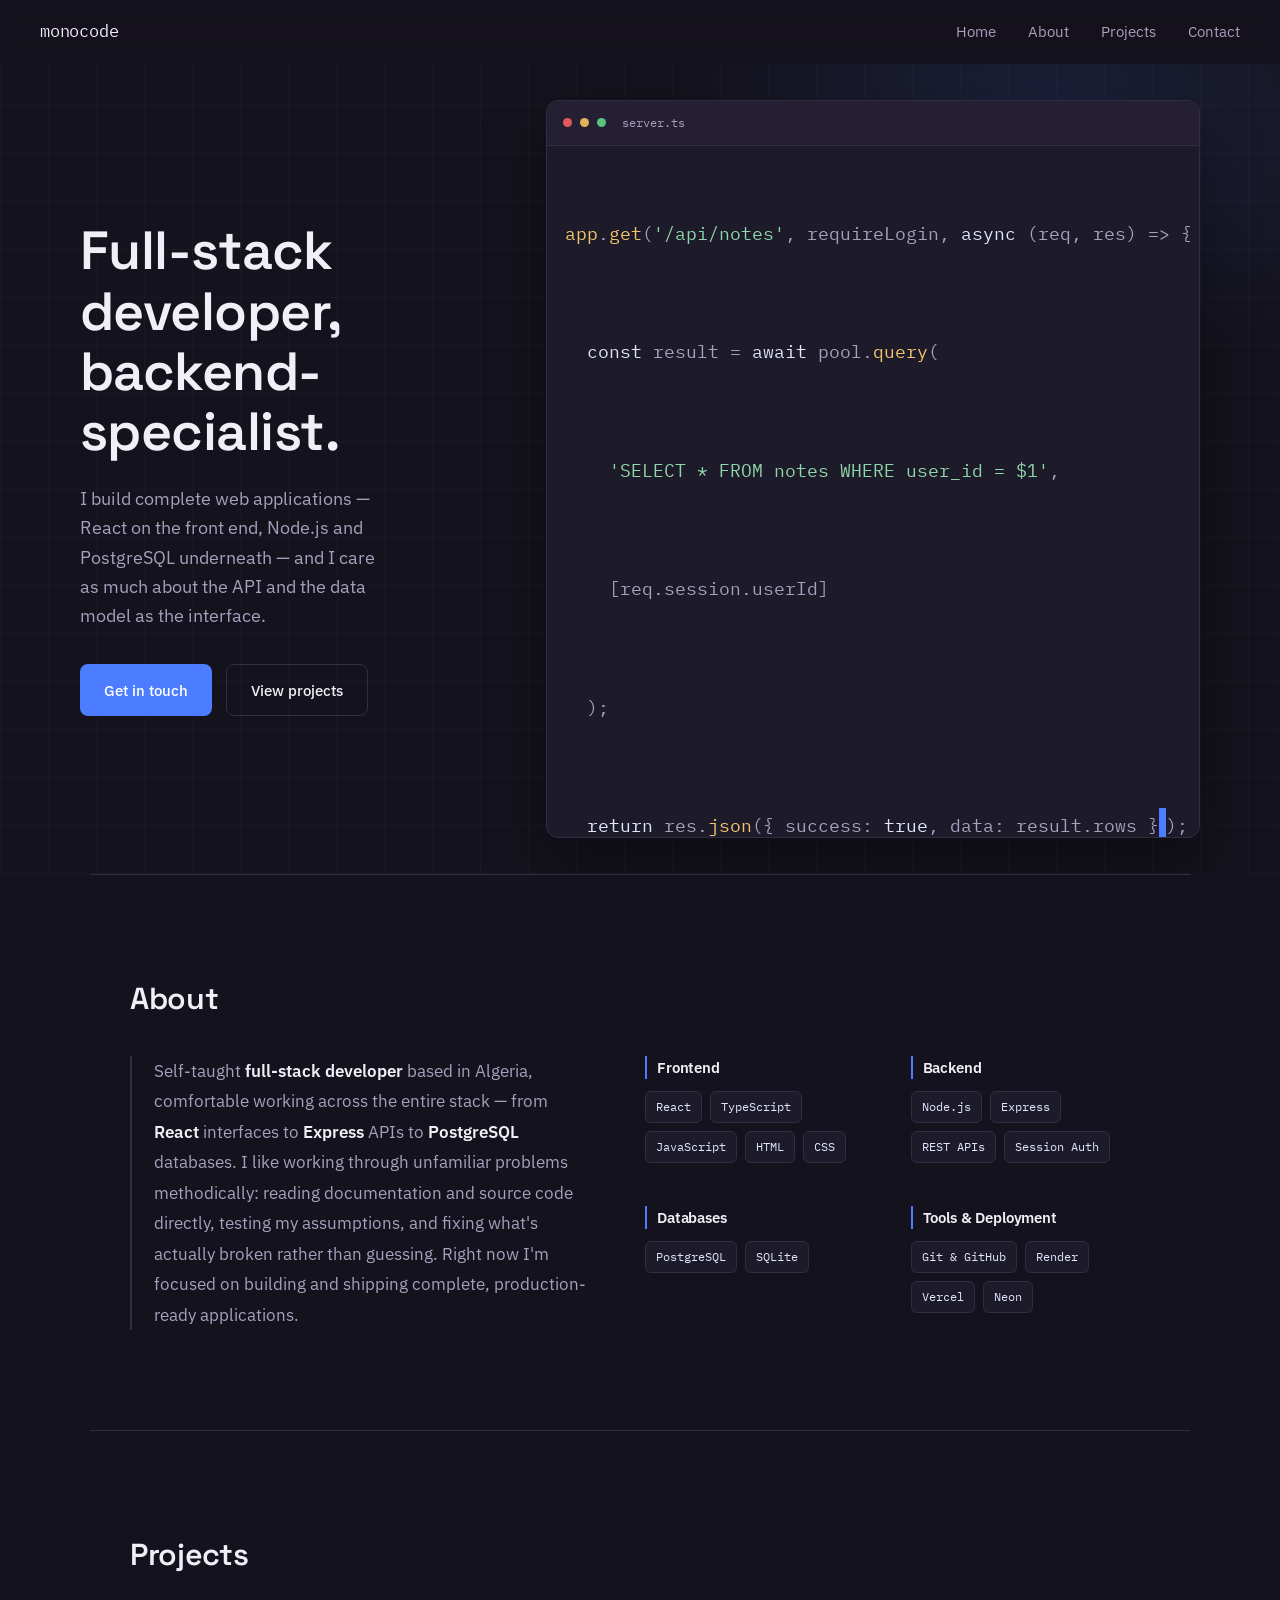
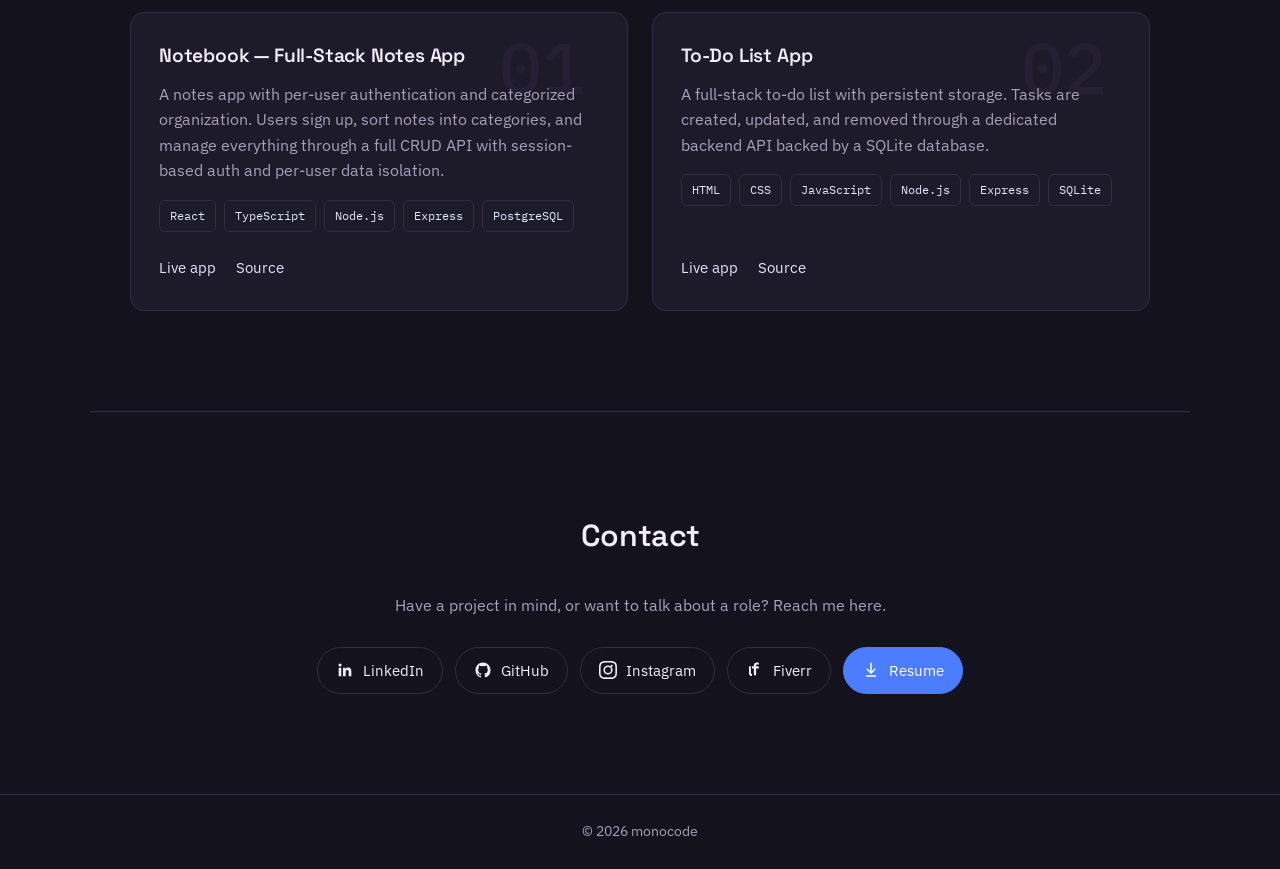
==== index.html @ 931713c1 "Portoflio Website" ====
<!DOCTYPE html>
<html lang="en">
<head>
  <meta charset="UTF-8" />
  <meta name="viewport" content="width=device-width, initial-scale=1.0" />
  <title>monocode — Full-Stack Developer</title>
  <meta name="description" content="Monocode — a self-taught full-stack developer working across React, TypeScript, Node.js, and PostgreSQL." />
  <link rel="preconnect" href="https://fonts.googleapis.com">
  <link rel="preconnect" href="https://fonts.gstatic.com" crossorigin>
  <link href="https://fonts.googleapis.com/css2?family=Space+Grotesk:wght@500;600;700&family=IBM+Plex+Sans:wght@400;500;600&family=IBM+Plex+Mono:wght@500&display=swap" rel="stylesheet">
  <link rel="stylesheet" href="style.css"/>
</head>
<body>

  <nav id="nav">
    <a href="#home" class="wordmark">monocode</a>
    <ul class="nav-links" id="navLinks">
      <li><a href="#home">Home</a></li>
      <li><a href="#about">About</a></li>
      <li><a href="#projects">Projects</a></li>
      <li><a href="#contact">Contact</a></li>
    </ul>
    <button id="hamburger" aria-label="Toggle menu" aria-expanded="false">
      <span></span><span></span><span></span>
    </button>
  </nav>

  <section id="home" class="hero">
    <div class="hero-inner">
      <div class="hero-text">
        <h1>Full-stack developer,<br>backend-specialist.</h1>
        <p>I build complete web applications — React on the front end, Node.js and PostgreSQL underneath — and I care as much about the API and the data model as the interface.</p>
        <div class="hero-actions">
          <a href="#contact" class="btn btn-primary">Get in touch</a>
          <a href="#projects" class="btn btn-ghost">View projects</a>
        </div>
      </div>
      <div class="hero-visual" aria-hidden="true">
        <div class="editor">
          <div class="editor-bar">
            <span class="dot dot-r"></span><span class="dot dot-y"></span><span class="dot dot-g"></span>
            <span class="editor-name">server.ts</span>
          </div>
          <div class="editor-body">
            <p><span class="tok-fn">app</span>.<span class="tok-fn">get</span>(<span class="tok-str">'/api/notes'</span>, requireLogin, <span class="tok-kw">async</span> (req, res) <span class="tok-punc">=&gt;</span> {</p>
            <p>&nbsp;&nbsp;<span class="tok-kw">const</span> result <span class="tok-punc">=</span> <span class="tok-kw">await</span> pool.<span class="tok-fn">query</span>(</p>
            <p>&nbsp;&nbsp;&nbsp;&nbsp;<span class="tok-str">'SELECT * FROM notes WHERE user_id = $1'</span>,</p>
            <p>&nbsp;&nbsp;&nbsp;&nbsp;[req.session.userId]</p>
            <p>&nbsp;&nbsp;);</p>
            <p>&nbsp;&nbsp;<span class="tok-kw">return</span> res.<span class="tok-fn">json</span>({ success<span class="tok-punc">:</span> <span class="tok-kw">true</span>, data<span class="tok-punc">:</span> result.rows }<span class="cursor">&nbsp;</span>);</p>
            <p>});</p>
          </div>
        </div>
      </div>
    </div>
  </section>

  <section id="about">
    <div class="section-head reveal">
      <h2>About</h2>
    </div>
    <div class="about-grid">
      <p class="bio reveal">
        Self-taught <span class="hl">full-stack developer</span> based in Algeria, comfortable working across
        the entire stack — from <span class="hl">React</span> interfaces to <span class="hl">Express</span> APIs to
        <span class="hl">PostgreSQL</span> databases. I like working through unfamiliar problems methodically:
        reading documentation and source code directly, testing my assumptions, and fixing what's actually broken
        rather than guessing. Right now I'm focused on building and shipping complete, production-ready
        applications.
      </p>
      <div class="stack reveal">
        <div class="stack-group">
          <h3>Frontend</h3>
          <div class="tags">
            <span class="tag">React</span>
            <span class="tag">TypeScript</span>
            <span class="tag">JavaScript</span>
            <span class="tag">HTML</span>
            <span class="tag">CSS</span>
          </div>
        </div>
        <div class="stack-group">
          <h3>Backend</h3>
          <div class="tags">
            <span class="tag">Node.js</span>
            <span class="tag">Express</span>
            <span class="tag">REST APIs</span>
            <span class="tag">Session Auth</span>
          </div>
        </div>
        <div class="stack-group">
          <h3>Databases</h3>
          <div class="tags">
            <span class="tag">PostgreSQL</span>
            <span class="tag">SQLite</span>
          </div>
        </div>
        <div class="stack-group">
          <h3>Tools &amp; Deployment</h3>
          <div class="tags">
            <span class="tag">Git &amp; GitHub</span>
            <span class="tag">Render</span>
            <span class="tag">Vercel</span>
            <span class="tag">Neon</span>
          </div>
        </div>
      </div>
    </div>
  </section>

  <section id="projects">
    <div class="section-head reveal">
      <h2>Projects</h2>
    </div>

    <div class="project-grid">
    <div class="project reveal">
      <div class="project-head">
        <span class="project-index">01</span>
        <h3>Notebook — Full-Stack Notes App</h3>
      </div>
      <p>
        A notes app with per-user authentication and categorized organization. Users sign up, sort notes into
        categories, and manage everything through a full CRUD API with session-based auth and per-user data
        isolation.
      </p>
      <div class="tags">
        <span class="tag">React</span>
        <span class="tag">TypeScript</span>
        <span class="tag">Node.js</span>
        <span class="tag">Express</span>
        <span class="tag">PostgreSQL</span>
      </div>
      <div class="project-links">
        <a href="https://full-stack-notes-app-roan.vercel.app/" target="_blank" rel="noopener">Live app</a>
        <a href="https://github.com/monocode-dev/Full-Stack-Notes-App" target="_blank" rel="noopener">Source</a>
      </div>
    </div>

    <div class="project reveal">
      <div class="project-head">
        <span class="project-index">02</span>
        <h3>To-Do List App</h3>
      </div>
      <p>
        A full-stack to-do list with persistent storage. Tasks are created, updated, and removed through a
        dedicated backend API backed by a SQLite database.
      </p>
      <div class="tags">
        <span class="tag">HTML</span>
        <span class="tag">CSS</span>
        <span class="tag">JavaScript</span>
        <span class="tag">Node.js</span>
        <span class="tag">Express</span>
        <span class="tag">SQLite</span>
      </div>
      <div class="project-links">
        <a href="https://to-do-list-zdej.onrender.com/" target="_blank" rel="noopener">Live app</a>
        <a href="https://github.com/monocode-dev/To-Do-List" target="_blank" rel="noopener">Source</a>
      </div>
    </div>
    </div>
  </section>

  <section id="contact">
    <div class="section-head reveal">
      <h2>Contact</h2>
    </div>
    <p class="contact-intro reveal">Have a project in mind, or want to talk about a role? Reach me here.</p>
    <div class="contact-links reveal">
      <a href="https://www.linkedin.com/in/monocode-dev/" target="_blank" rel="noopener" class="contact-link">
        <svg viewBox="0 0 24 24" width="18" height="18" fill="currentColor"><path d="M20.45 20.45h-3.55v-5.57c0-1.33-.02-3.03-1.85-3.03-1.86 0-2.14 1.45-2.14 2.94v5.66H9.36V9h3.41v1.56h.05c.47-.89 1.63-1.85 3.36-1.85 3.6 0 4.27 2.37 4.27 5.45zM5.34 7.43a2.06 2.06 0 1 1 0-4.12 2.06 2.06 0 0 1 0 4.12zM7.12 20.45H3.56V9h3.56z"/></svg>
        LinkedIn
      </a>
      <a href="https://github.com/monocode-dev" target="_blank" rel="noopener" class="contact-link">
        <svg viewBox="0 0 24 24" width="18" height="18" fill="currentColor"><path d="M12 2C6.48 2 2 6.58 2 12.19c0 4.49 2.87 8.29 6.84 9.63.5.1.68-.22.68-.49 0-.24-.01-.88-.01-1.72-2.78.62-3.37-1.37-3.37-1.37-.46-1.19-1.11-1.51-1.11-1.51-.91-.63.07-.62.07-.62 1 .07 1.53 1.05 1.53 1.05.89 1.56 2.34 1.11 2.91.85.09-.66.35-1.11.63-1.37-2.22-.26-4.56-1.14-4.56-5.07 0-1.12.39-2.03 1.03-2.75-.1-.26-.45-1.31.1-2.72 0 0 .84-.27 2.75 1.05a9.36 9.36 0 0 1 5 0c1.91-1.32 2.75-1.05 2.75-1.05.55 1.41.2 2.46.1 2.72.64.72 1.03 1.63 1.03 2.75 0 3.94-2.34 4.8-4.57 5.06.36.32.68.94.68 1.9 0 1.37-.01 2.47-.01 2.81 0 .27.18.6.69.49A10.02 10.02 0 0 0 22 12.19C22 6.58 17.52 2 12 2z"/></svg>
        GitHub
      </a>
      <a href="https://www.instagram.com/monocode.dev/" target="_blank" rel="noopener" class="contact-link">
        <svg viewBox="0 0 24 24" width="18" height="18" fill="currentColor"><path d="M12 2.16c3.2 0 3.58.01 4.85.07 1.17.05 1.8.25 2.23.41.56.22.96.48 1.38.9.42.42.68.82.9 1.38.16.42.36 1.06.41 2.23.06 1.27.07 1.65.07 4.85s-.01 3.58-.07 4.85c-.05 1.17-.25 1.8-.41 2.23-.22.56-.48.96-.9 1.38-.42.42-.82.68-1.38.9-.42.16-1.06.36-2.23.41-1.27.06-1.65.07-4.85.07s-3.58-.01-4.85-.07c-1.17-.05-1.8-.25-2.23-.41a3.72 3.72 0 0 1-1.38-.9 3.72 3.72 0 0 1-.9-1.38c-.16-.42-.36-1.06-.41-2.23-.06-1.27-.07-1.65-.07-4.85s.01-3.58.07-4.85c.05-1.17.25-1.8.41-2.23.22-.56.48-.96.9-1.38.42-.42.82-.68 1.38-.9.42-.16 1.06-.36 2.23-.41 1.27-.06 1.65-.07 4.85-.07zM12 0C8.74 0 8.33.01 7.05.07 5.78.13 4.9.33 4.14.63c-.79.31-1.46.72-2.13 1.38A5.89 5.89 0 0 0 .63 4.14C.33 4.9.13 5.78.07 7.05.01 8.33 0 8.74 0 12s.01 3.67.07 4.95c.06 1.27.26 2.15.56 2.91.31.79.72 1.46 1.38 2.13.66.66 1.34 1.07 2.13 1.38.76.3 1.64.5 2.91.56C8.33 23.99 8.74 24 12 24s3.67-.01 4.95-.07c1.27-.06 2.15-.26 2.91-.56.79-.31 1.46-.72 2.13-1.38.66-.66 1.07-1.34 1.38-2.13.3-.76.5-1.64.56-2.91.06-1.27.07-1.68.07-4.95s-.01-3.67-.07-4.95c-.06-1.27-.26-2.15-.56-2.91a5.89 5.89 0 0 0-1.38-2.13A5.89 5.89 0 0 0 19.86.63c-.76-.3-1.64-.5-2.91-.56C15.67.01 15.26 0 12 0zm0 5.84A6.16 6.16 0 1 0 12 18.16 6.16 6.16 0 0 0 12 5.84zM12 16a4 4 0 1 1 0-8 4 4 0 0 1 0 8zm6.41-9.66a1.44 1.44 0 1 1-2.88 0 1.44 1.44 0 0 1 2.88 0z"/></svg>
        Instagram
      </a>
      <a href="https://fiverr.com/monocode_dev" target="_blank" rel="noopener" class="contact-link">
        <svg viewBox="0 0 24 24" width="18" height="18" fill="currentColor"><path d="M14.5 2C12 2 10.5 3.5 10.5 6v1H8v3h2.5v9h3v-9H17V7h-3.5V6c0-.9.4-1.3 1.3-1.3H17V2h-2.5zM4 7v10c0 1.66 1.34 3 3 3h1v-3H7c-.28 0-.5-.22-.5-.5V7H4z"/></svg>
        Fiverr
      </a>
      <a href="resume.pdf" target="_blank" rel="noopener" class="contact-link contact-link-primary">
        <svg viewBox="0 0 24 24" width="18" height="18" fill="currentColor"><path d="M12 2a1 1 0 0 1 1 1v10.59l3.29-3.3a1 1 0 1 1 1.42 1.42l-5 5a1 1 0 0 1-1.42 0l-5-5a1 1 0 1 1 1.42-1.42L11 13.59V3a1 1 0 0 1 1-1zM5 20a1 1 0 0 1 1-1h12a1 1 0 1 1 0 2H6a1 1 0 0 1-1-1z"/></svg>
        Resume
      </a>
    </div>
  </section>

  <footer>
    <p>© 2026 monocode</p>
  </footer>

  <script src="script.js"></script>
</body>
</html>
---- style.css ----
:root {
  --bg: #14121c;
  --surface: #1d1a29;
  --surface-2: #241f33;
  --border: #322d42;
  --text: #f1eef7;
  --muted: #a79fbc;
  --accent: #4c7cff;
  --accent-dim: rgba(76, 124, 255, 0.14);
  --accent-text: #dfe6ff;
  --font-display: "Space Grotesk", system-ui, sans-serif;
  --font-body: "IBM Plex Sans", system-ui, sans-serif;
  --font-mono: "IBM Plex Mono", monospace;
  --content: 1100px;
}

* {
  margin: 0;
  padding: 0;
  box-sizing: border-box;
}

html {
  scroll-behavior: smooth;
  scroll-padding-top: 84px;
}

@media (prefers-reduced-motion: reduce) {
  html { scroll-behavior: auto; }
  * { animation-duration: 0.001ms !important; transition-duration: 0.001ms !important; }
}

body {
  background: var(--bg);
  color: var(--text);
  font-family: var(--font-body);
  line-height: 1.6;
}

a {
  color: inherit;
  text-decoration: none;
}

:focus-visible {
  outline: 2px solid var(--accent);
  outline-offset: 3px;
  border-radius: 4px;
}

h1, h2, h3 {
  font-family: var(--font-display);
  font-weight: 600;
  letter-spacing: -0.01em;
}

section {
  max-width: var(--content);
  margin: 0 auto;
  padding: clamp(56px, 9vw, 100px) clamp(20px, 5vw, 40px);
}

.section-head {
  margin-bottom: 32px;
}

.section-head h2 {
  font-size: clamp(1.5rem, 3vw, 1.9rem);
}

.tag{
  cursor: default;
}

/* ---------- Nav ---------- */
nav {
  position: sticky;
  top: 0;
  z-index: 100;
  display: flex;
  align-items: center;
  justify-content: space-between;
  padding: 18px clamp(20px, 5vw, 40px);
  background: rgba(20, 18, 28, 0.75);
  backdrop-filter: blur(12px);
  border-bottom: 1px solid transparent;
  transition: border-color 0.25s ease, background 0.25s ease;
}

nav.scrolled {
  border-bottom-color: var(--border);
  background: rgba(20, 18, 28, 0.92);
}

.wordmark {
  font-family: var(--font-mono);
  font-size: 1.05rem;
  color: var(--text);
  letter-spacing: -0.01em;
}

.nav-links {
  display: flex;
  gap: 32px;
  list-style: none;
}

.nav-links a {
  position: relative;
  font-size: 0.94rem;
  color: var(--muted);
  transition: color 0.2s ease;
}

.nav-links a::after {
  content: "";
  position: absolute;
  left: 0;
  bottom: -4px;
  width: 100%;
  height: 1px;
  background: var(--accent);
  transform: scaleX(0);
  transform-origin: left;
  transition: transform 0.25s ease;
}

.nav-links a:hover {
  color: var(--text);
}

.nav-links a:hover::after {
  transform: scaleX(1);
}

#hamburger {
  display: none;
  flex-direction: column;
  justify-content: center;
  gap: 5px;
  width: 34px;
  height: 34px;
  border: none;
  background: none;
  cursor: pointer;
}

#hamburger span {
  display: block;
  width: 20px;
  height: 2px;
  background: var(--text);
  transition: transform 0.25s ease, opacity 0.25s ease;
}

#hamburger.open span:nth-child(1) { transform: translateY(7px) rotate(45deg); }
#hamburger.open span:nth-child(2) { opacity: 0; }
#hamburger.open span:nth-child(3) { transform: translateY(-7px) rotate(-45deg); }

/* ---------- Hero ---------- */
.hero {
  max-width: none;
  height: 90vh;
  display: flex;
  align-items: center;
  position: relative;
  overflow: hidden;
  background:
    radial-gradient(ellipse 640px 420px at 82% 8%, var(--accent-dim), transparent 60%),
    repeating-linear-gradient(0deg, rgba(255,255,255,0.025) 0px, rgba(255,255,255,0.025) 1px, transparent 1px, transparent 48px),
    repeating-linear-gradient(90deg, rgba(255,255,255,0.025) 0px, rgba(255,255,255,0.025) 1px, transparent 1px, transparent 48px);
}

.hero-inner {
  width: 100%;
  max-width: 1400px;
  margin: 0 auto;
  padding: 40px clamp(20px, 5vw, 40px);
  display: grid;
  grid-template-columns: 1.4fr 0.85fr;
  gap: clamp(28px, 5vw, 64px);
  align-items: center;
}

.hero-text {
  animation: rise 0.7s ease both;
}

.hero h1 {
  font-size: clamp(2.3rem, 4.2vw, 3.4rem);
  line-height: 1.12;
  margin-bottom: 22px;
}

.hero p {
  color: var(--muted);
  font-size: clamp(1rem, 1.6vw, 1.14rem);
  max-width: 56ch;
  margin-bottom: 34px;
}

.hero-actions {
  display: flex;
  gap: 14px;
  flex-wrap: wrap;
}

/* ---------- Hero visual: mock editor ---------- */
.hero-visual {
  animation: rise 0.8s ease 0.15s both;
  margin-left: 100px;
}

.editor {
  background: var(--surface);
  border: 1px solid var(--border);
  border-radius: 12px;
  overflow: hidden;
  box-shadow: 0 24px 60px rgba(0, 0, 0, 0.35);
  height: 82vb;
}

.editor-bar {
  display: flex;
  align-items: center;
  gap: 8px;
  padding: 12px 16px;
  border-bottom: 1px solid var(--border);
  background: var(--surface-2);
}

.dot {
  width: 9px;
  height: 9px;
  border-radius: 50%;
  display: inline-block;
}

.dot-r { background: #e05a5a; }
.dot-y { background: #e0b45a; }
.dot-g { background: #5ac27e; }

.editor-name {
  margin-left: 8px;
  font-family: var(--font-mono);
  font-size: 0.78rem;
  color: var(--muted);
}

.editor-body {
  padding: 20px 18px;
  font-family: var(--font-mono);
  font-size: 0.82rem;
  line-height: 1.9;
  overflow-x: auto;
  white-space: pre;
}

.editor-body p {
  color: var(--muted);
}

.tok-kw { color: var(--accent-text); }
.tok-fn { color: #f2c46d; }
.tok-str { color: #8fd6a8; }
.tok-type { color: var(--muted); }
.tok-punc { color: var(--muted); }

.cursor {
  display: inline-block;
  width: 7px;
  background: var(--accent);
  animation: blink 1s step-end infinite;
}

@keyframes blink {
  0%, 100% { opacity: 1; }
  50% { opacity: 0; }
}

.btn {
  display: inline-flex;
  align-items: center;
  padding: 13px 24px;
  border-radius: 8px;
  font-size: 0.95rem;
  font-weight: 500;
  transition: transform 0.2s ease, box-shadow 0.2s ease, background 0.2s ease, border-color 0.2s ease;
}

.btn-primary {
  background: var(--accent);
  color: #fff;
}

.btn-primary:hover {
  box-shadow: 0 0 0 4px var(--accent-dim);
  transform: translateY(-2px);
}

.btn-ghost {
  border: 1px solid var(--border);
  color: var(--text);
}

.btn-ghost:hover {
  border-color: var(--accent);
  transform: translateY(-2px);
}

/* ---------- About ---------- */
#about {
  border-top: 1px solid var(--border);
}

.about-grid {
  display: grid;
  gap: 56px;
}

.bio {
  color: var(--muted);
  font-size: 1.06rem;
  line-height: 1.8;
  max-width: 58ch;
  padding-left: 22px;
  border-left: 2px solid var(--border);
}

.bio .hl {
  color: var(--text);
  font-weight: 600;
}

.stack {
  display: grid;
  grid-template-columns: repeat(auto-fit, minmax(200px, 1fr));
  gap: 26px;
}

.stack-group h3 {
  font-family: var(--font-body);
  font-weight: 600;
  font-size: 0.92rem;
  color: var(--text);
  margin-bottom: 12px;
  padding-left: 10px;
  border-left: 2px solid var(--accent);
}

.tags {
  display: flex;
  flex-wrap: wrap;
  gap: 8px;
}

.tag {
  font-family: var(--font-mono);
  font-size: 0.78rem;
  color: var(--accent-text);
  background: var(--surface);
  border: 1px solid var(--border);
  padding: 5px 10px;
  border-radius: 6px;
  transition: border-color 0.2s ease, transform 0.2s ease, background 0.2s ease;
}

.tag:hover {
  border-color: var(--accent);
  background: var(--accent-dim);
  transform: translateY(-1px);
}

/* ---------- Projects ---------- */
#projects {
  border-top: 1px solid var(--border);
}

.project-grid {
  display: grid;
  grid-template-columns: repeat(auto-fit, minmax(320px, 1fr));
  gap: 24px;
}

.project {
  padding: 28px;
  border: 1px solid var(--border);
  border-radius: 14px;
  background: var(--surface);
  display: flex;
  flex-direction: column;
  position: relative;
  overflow: hidden;
  transition: transform 0.25s ease, box-shadow 0.25s ease, border-color 0.25s ease;
}

.project:hover {
  transform: translateY(-4px);
  border-color: var(--accent);
  box-shadow: 0 18px 40px rgba(0, 0, 0, 0.28);
}

.project-index {
  position: absolute;
  top: -10px;
  right: 14px;
  font-family: var(--font-mono);
  font-size: 4.5rem;
  font-weight: 500;
  color: var(--surface-2);
  z-index: 0;
  line-height: 1;
  user-select: none;
}

.project-head {
  position: relative;
  z-index: 1;
}

.project-head h3 {
  font-size: 1.2rem;
  margin-bottom: 10px;
  max-width: 85%;
}

.project p {
  color: var(--muted);
  position: relative;
  z-index: 1;
  margin-bottom: 16px;
}

.project .tags {
  margin-bottom: 20px;
  position: relative;
  z-index: 1;
}

.project-links {
  display: flex;
  gap: 20px;
  margin-top: auto;
  padding-top: 4px;
  position: relative;
  z-index: 1;
}

.project-links a {
  font-size: 0.92rem;
  color: var(--accent-text);
  border-bottom: 1px solid transparent;
  padding-bottom: 2px;
  transition: border-color 0.2s ease, color 0.2s ease;
}

.project-links a:hover {
  border-color: var(--accent);
}

/* ---------- Contact ---------- */
#contact {
  border-top: 1px solid var(--border);
  text-align: center;
}

#contact .section-head {
  display: flex;
  justify-content: center;
}

.contact-intro {
  color: var(--muted);
  margin: 0 auto 28px;
  max-width: 52ch;
}

.contact-links {
  display: flex;
  flex-wrap: wrap;
  justify-content: center;
  gap: 12px;
}

.contact-link {
  display: inline-flex;
  align-items: center;
  gap: 9px;
  padding: 11px 18px;
  border: 1px solid var(--border);
  border-radius: 999px;
  font-size: 0.92rem;
  color: var(--text);
  transition: border-color 0.2s ease, transform 0.2s ease, background 0.2s ease;
}

.contact-link svg {
  transition: transform 0.25s ease;
}

.contact-link:hover {
  border-color: var(--accent);
  transform: translateY(-3px);
  box-shadow: 0 10px 24px rgba(0, 0, 0, 0.25);
}

.contact-link:hover svg {
  transform: scale(1.1);
}

.contact-link-primary {
  background: var(--accent);
  border-color: var(--accent);
  color: #fff;
}

.contact-link-primary:hover {
  box-shadow: 0 0 0 4px var(--accent-dim);
}

/* ---------- Footer ---------- */
footer {
  text-align: center;
  padding: 26px;
  color: var(--muted);
  font-size: 0.85rem;
  border-top: 1px solid var(--border);
}

/* ---------- Motion ---------- */
@keyframes rise {
  from { opacity: 0; transform: translateY(14px); }
  to { opacity: 1; transform: translateY(0); }
}

.reveal {
  opacity: 0;
  transform: translateY(22px);
  transition: opacity 0.6s ease, transform 0.6s ease;
}

.reveal.is-visible {
  opacity: 1;
  transform: translateY(0);
}

.project-grid .project:nth-child(2) {
  transition-delay: 0.1s;
}

/* ---------- Responsive ---------- */
@media (min-width: 640px) {
  .about-grid {
    grid-template-columns: 1fr 1.1fr;
  }
}

@media (max-width: 900px) {
  .hero-inner {
    grid-template-columns: 1fr;
  }

  .hero-visual {
    display: none;
  }
}

@media (max-width: 780px) {
  #hamburger {
    display: flex;
  }

  .nav-links {
    position: absolute;
    top: 100%;
    left: 0;
    right: 0;
    flex-direction: column;
    gap: 0;
    background: rgba(20, 18, 28, 0.97);
    backdrop-filter: blur(12px);
    border-bottom: 1px solid var(--border);
    max-height: 0;
    overflow: hidden;
    transition: max-height 0.3s ease;
  }

  .nav-links.open {
    max-height: 260px;
  }

  .nav-links li {
    width: 100%;
  }

  .nav-links a {
    display: block;
    padding: 16px 24px;
    border-top: 1px solid var(--border);
  }
}
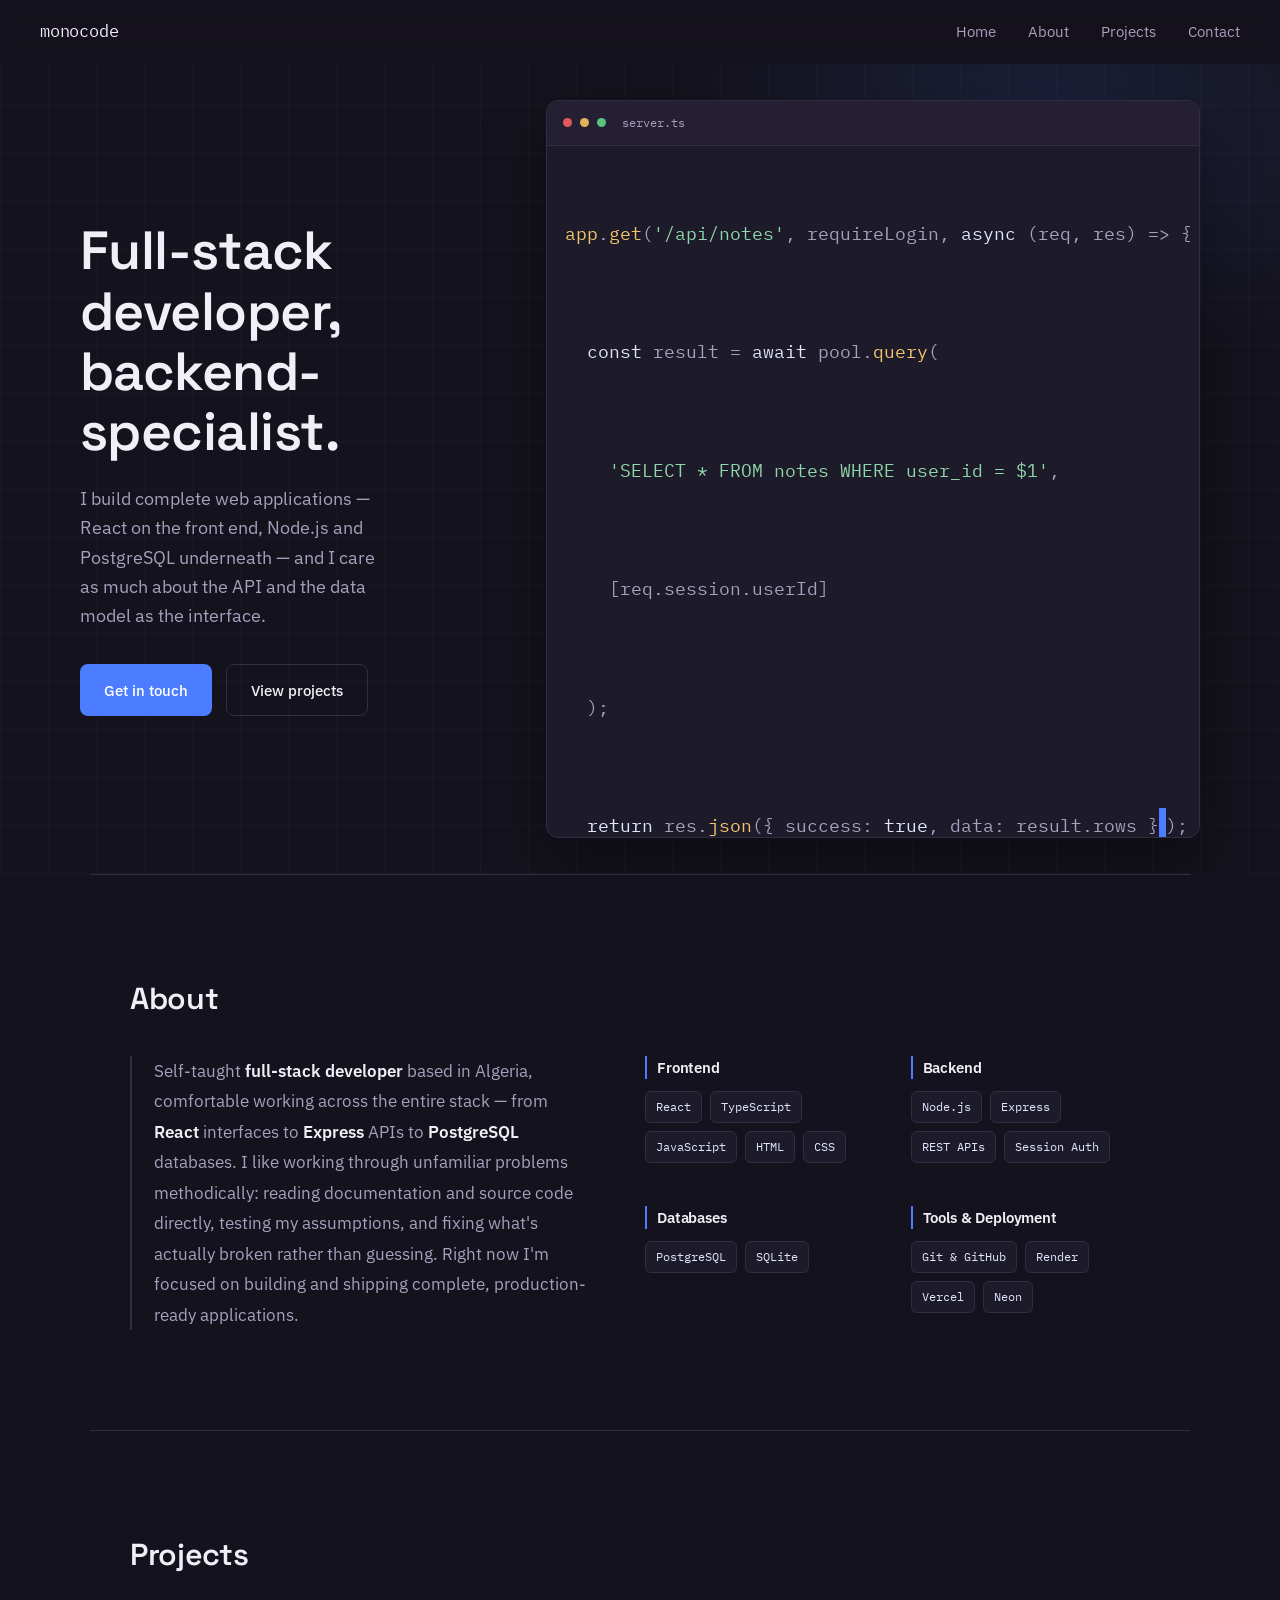
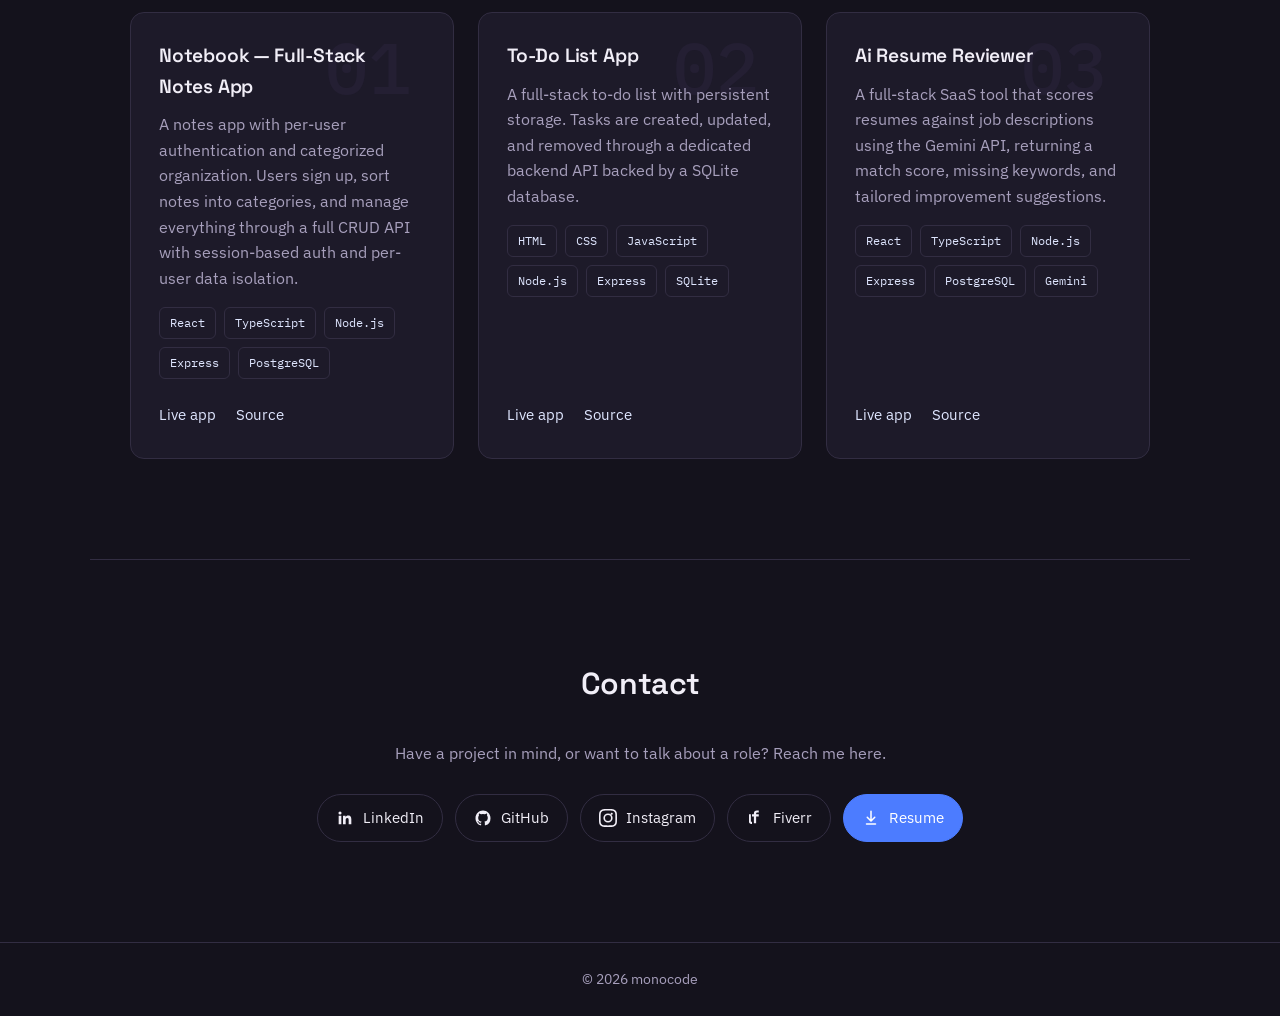
==== commit 5cee7dcc: "new project" ====
--- a/index.html
+++ b/index.html
@@ -8,6 +8,7 @@
   <link rel="preconnect" href="https://fonts.googleapis.com">
   <link rel="preconnect" href="https://fonts.gstatic.com" crossorigin>
   <link href="https://fonts.googleapis.com/css2?family=Space+Grotesk:wght@500;600;700&family=IBM+Plex+Sans:wght@400;500;600&family=IBM+Plex+Mono:wght@500&display=swap" rel="stylesheet">
+  <link rel="icon" href="./asset/favicon.png">
   <link rel="stylesheet" href="style.css"/>
 </head>
 <body>
@@ -132,7 +133,7 @@
         <span class="tag">PostgreSQL</span>
       </div>
       <div class="project-links">
-        <a href="https://full-stack-notes-app-roan.vercel.app/" target="_blank" rel="noopener">Live app</a>
+        <a href="https://monocode-notebook.vercel.app" target="_blank" rel="noopener">Live app</a>
         <a href="https://github.com/monocode-dev/Full-Stack-Notes-App" target="_blank" rel="noopener">Source</a>
       </div>
     </div>
@@ -159,6 +160,29 @@
         <a href="https://github.com/monocode-dev/To-Do-List" target="_blank" rel="noopener">Source</a>
       </div>
     </div>
+
+    <div class="project-grid">
+    <div class="project reveal">
+      <div class="project-head">
+        <span class="project-index">03</span>
+        <h3>Ai Resume Reviewer</h3>
+      </div>
+      <p>
+        A full-stack SaaS tool that scores resumes against job descriptions using the Gemini API, returning a match score, missing keywords, and tailored improvement suggestions. 
+      </p>
+      <div class="tags">
+        <span class="tag">React</span>
+        <span class="tag">TypeScript</span>
+        <span class="tag">Node.js</span>
+        <span class="tag">Express</span>
+        <span class="tag">PostgreSQL</span>
+        <span class="tag">Gemini</span>
+      </div>
+      <div class="project-links">
+        <a href="https://ai-resume-review-mfkb.onrender.com/" target="_blank" rel="noopener">Live app</a>
+        <a href="https://github.com/monocode-dev/ai-resume-reviewer" target="_blank" rel="noopener">Source</a>
+      </div>
+    </div>
     </div>
   </section>
 
@@ -184,7 +208,7 @@
         <svg viewBox="0 0 24 24" width="18" height="18" fill="currentColor"><path d="M14.5 2C12 2 10.5 3.5 10.5 6v1H8v3h2.5v9h3v-9H17V7h-3.5V6c0-.9.4-1.3 1.3-1.3H17V2h-2.5zM4 7v10c0 1.66 1.34 3 3 3h1v-3H7c-.28 0-.5-.22-.5-.5V7H4z"/></svg>
         Fiverr
       </a>
-      <a href="resume.pdf" target="_blank" rel="noopener" class="contact-link contact-link-primary">
+      <a href="./asset/resume.pdf" target="_blank" rel="noopener" class="contact-link contact-link-primary">
         <svg viewBox="0 0 24 24" width="18" height="18" fill="currentColor"><path d="M12 2a1 1 0 0 1 1 1v10.59l3.29-3.3a1 1 0 1 1 1.42 1.42l-5 5a1 1 0 0 1-1.42 0l-5-5a1 1 0 1 1 1.42-1.42L11 13.59V3a1 1 0 0 1 1-1zM5 20a1 1 0 0 1 1-1h12a1 1 0 1 1 0 2H6a1 1 0 0 1-1-1z"/></svg>
         Resume
       </a>
--- a/style.css
+++ b/style.css
@@ -422,6 +422,8 @@
   font-size: 1.2rem;
   margin-bottom: 10px;
   max-width: 85%;
+  z-index: 3;
+  position: inherit;
 }
 
 .project p {
